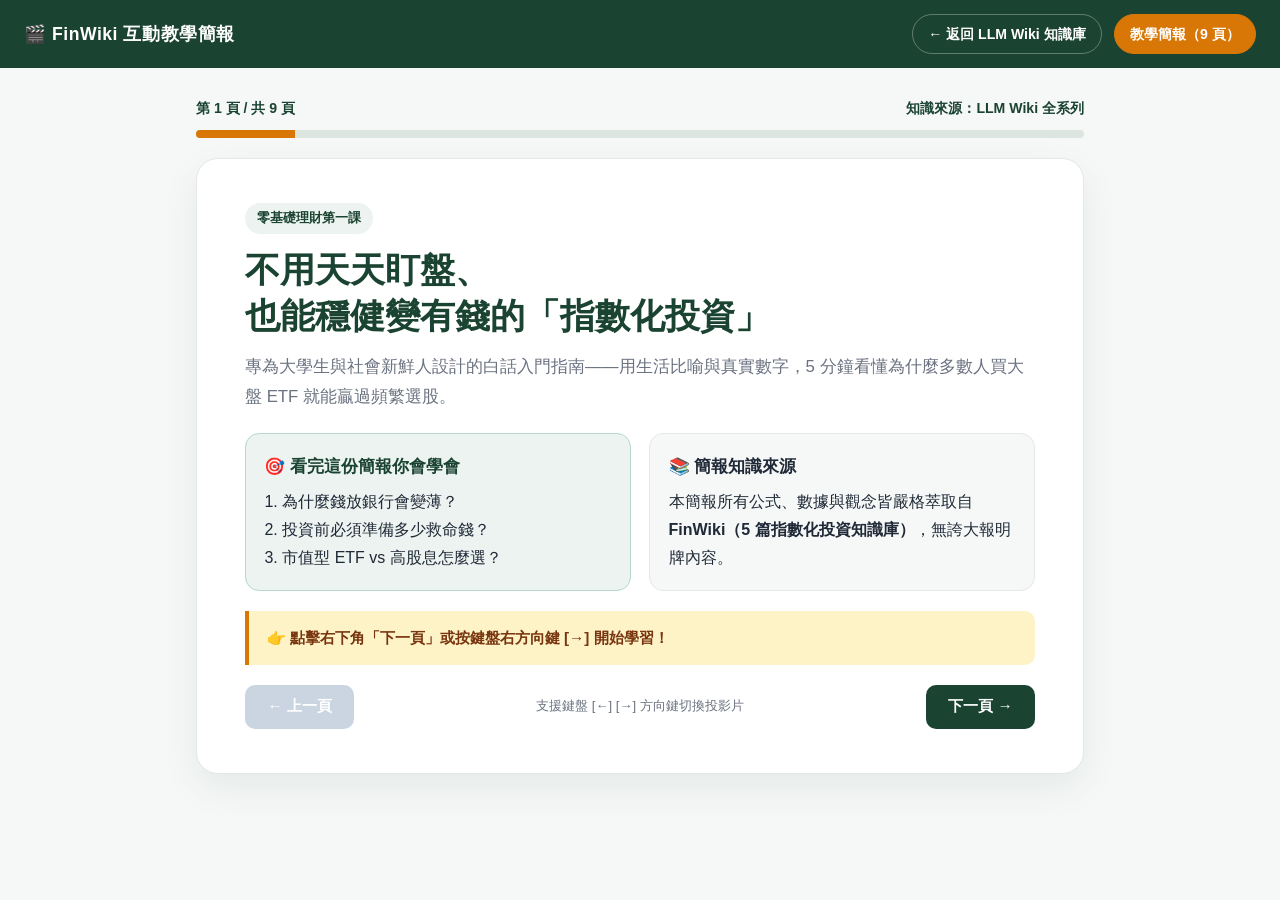
==== slides.html @ d421bd4d "feat: add investing LLM Wiki, 9-slide HTML deck, AGENTS.md, and workflow" ====
<!DOCTYPE html>
<html lang="zh-Hant">
<head>
  <meta charset="UTF-8" />
  <meta name="viewport" content="width=device-width, initial-scale=1.0" />
  <title>零基礎搞懂指數化投資｜教學 HTML 簡報</title>
  <link rel="stylesheet" href="style.css" />
</head>
<body>
  <header class="top-bar">
    <div class="brand">🎬 FinWiki 互動教學簡報</div>
    <nav class="nav-links">
      <a href="index.html" class="nav-btn">← 返回 LLM Wiki 知識庫</a>
      <a href="slides.html" class="nav-btn active">教學簡報（9 頁）</a>
    </nav>
  </header>

  <main class="slides-wrapper">
    <div class="progress-header">
      <span id="slide-counter">第 1 頁 / 共 9 頁</span>
      <span id="slide-source-tag">知識來源：LLM Wiki 全系列</span>
    </div>
    <div class="progress-bar-bg">
      <div class="progress-bar-fill" id="progress-fill"></div>
    </div>

    <div class="slide-stage">
      <!-- Slide 1：封面 -->
      <section class="slide active" data-source="LLM Wiki 總覽（5 篇知識庫）">
        <span class="slide-tag">零基礎理財第一課</span>
        <h1>不用天天盯盤、<br>也能穩健變有錢的「指數化投資」</h1>
        <p class="slide-lead">專為大學生與社會新鮮人設計的白話入門指南——用生活比喻與真實數字，5 分鐘看懂為什麼多數人買大盤 ETF 就能贏過頻繁選股。</p>
        <div class="two-cards">
          <div class="info-box good">
            <h3>🎯 看完這份簡報你會學會</h3>
            <p>1. 為什麼錢放銀行會變薄？<br>2. 投資前必須準備多少救命錢？<br>3. 市值型 ETF vs 高股息怎麼選？</p>
          </div>
          <div class="info-box">
            <h3>📚 簡報知識來源</h3>
            <p>本簡報所有公式、數據與觀念皆嚴格萃取自 <strong>FinWiki（5 篇指數化投資知識庫）</strong>，無誇大報明牌內容。</p>
          </div>
        </div>
        <div class="takeaway-box">👉 點擊右下角「下一頁」或按鍵盤右方向鍵 [→] 開始學習！</div>
      </section>

      <!-- Slide 2：通膨真相 -->
      <section class="slide" data-source="01-inflation-and-compounding.md">
        <span class="slide-tag">章節 01 · 通貨膨脹</span>
        <h2>為什麼把錢全放銀行，其實正在變窮？</h2>
        <p class="slide-lead">銀行帳戶裡的數字雖然不會少，但東西越來越貴，你的「實質購買力」每年都在被通膨偷走。</p>
        <div class="two-cards">
          <div class="info-box">
            <h3>🍱 10 年前的 1,000 元</h3>
            <p>排骨便當一個 70 元，1,000 元可以買 <strong>14 個便當</strong>。</p>
          </div>
          <div class="info-box bad">
            <h3>💸 今天的 1,000 元</h3>
            <p>排骨便當漲到 110 元，同樣 1,000 元只買得到 <strong>9 個便當</strong>（購買力縮水 35%）。</p>
          </div>
        </div>
        <div class="takeaway-box">💡 核心結論：活存利率（約 0.8%）追不上通膨（約 2.5%），不投資才是最大的隱形風險。</div>
      </section>

      <!-- Slide 3：複利雪球 -->
      <section class="slide" data-source="01-inflation-and-compounding.md">
        <span class="slide-tag">章節 01 · 時間複利與 72 法則</span>
        <h2>複利魔法：讓「賺到的錢」繼續幫你賺錢</h2>
        <p class="slide-lead">假設你存下 <strong>10 萬元</strong>，完全不再額外加碼，放 20 年後的結果對比：</p>
        <div class="bar-compare">
          <div class="bar-row">
            <div class="bar-label"><span>🏦 銀行定存（年化 1.5%）</span><span>13.5 萬元</span></div>
            <div class="bar-track"><div class="bar-fill muted" style="width: 35%;">僅增加 3.5 萬</div></div>
          </div>
          <div class="bar-row">
            <div class="bar-label"><span>📈 全球／大盤指數（年化 7.0%）</span><span>38.7 萬元（翻近 4 倍）</span></div>
            <div class="bar-track"><div class="bar-fill" style="width: 100%;">利滾利雪球效應</div></div>
          </div>
        </div>
        <div class="takeaway-box">🧮 72 法則速算：用 72 ÷ 年化報酬率(7%) ≈ 10.3 年，資產就會自動翻倍一次！</div>
      </section>

      <!-- Slide 4：緊急預備金 -->
      <section class="slide" data-source="02-emergency-fund.md">
        <span class="slide-tag">章節 02 · 投資前的第一道防線</span>
        <h2>All-in 之前，先幫自己穿好「防彈衣」</h2>
        <p class="slide-lead">若把全部生活費都拿去買股票，萬一突然需要急用錢又剛好遇到股市大跌，就會被迫在最低點認賠賣出。</p>
        <div class="two-cards">
          <div class="info-box good">
            <h3>🛡️ 緊急預備金要存多少？</h3>
            <p>• <strong>學生／住家裡</strong>：存滿 <strong>3 個月</strong>必要生活費<br>• <strong>租屋／新鮮人</strong>：存滿 <strong>6 個月</strong>必要生活費<br>（以「每月開銷」計算，不是用月薪算！）</p>
          </div>
          <div class="info-box">
            <h3>🏦 這筆錢該放在哪裡？</h3>
            <p>• <strong>數位銀行高利活存</strong>（1.5%～2.5%）<br>• 原則：<strong>隨時能領、本金零波動</strong><br>• 禁止拿去買股票或綁長年期儲蓄險</p>
          </div>
        </div>
        <div class="takeaway-box">💡 順序很重要：先存滿預備金 ➔ 再開始投資，遇到股災你才睡得著覺。</div>
      </section>

      <!-- Slide 5：什麼是指數化投資與 ETF -->
      <section class="slide" data-source="03-index-etf-basics.md">
        <span class="slide-tag">章節 03 · 指數化投資與 ETF</span>
        <h2>不會挑股票？那就「把整個代表隊買下來」</h2>
        <p class="slide-lead">ETF（指數股票型基金）就像一個大購物籃，幫你一次買進市場上最強的前 50 或前 500 大企業。</p>
        <div class="two-cards">
          <div class="info-box bad">
            <h3>🎲 單買個股的風險</h3>
            <p>就像在奧運百米賽跑<strong>只賭一位選手拿金牌</strong>。萬一他受傷或失常（公司衰退），你的資產就會重傷。</p>
          </div>
          <div class="info-box good">
            <h3>🏆 買市值型 ETF（如 0050 / VOO）</h3>
            <p>就像<strong>直接買下整個奧運代表隊</strong>！指數會自動「汰弱留強」，把表現差的公司踢掉、納入新強者。</p>
          </div>
        </div>
        <div class="takeaway-box">💡 買進 0050 或 006208，就等於同時成為台積電、聯發科等台灣前 50 大企業的股東。</div>
      </section>

      <!-- Slide 6：內扣費用的隱形殺手 -->
      <section class="slide" data-source="03-index-etf-basics.md">
        <span class="slide-tag">章節 03 · 魔鬼在細節裡</span>
        <h2>別讓「內扣費用」悄悄吃掉你一半的退休金</h2>
        <p class="slide-lead">基金與 ETF 每年都會從淨值自動扣除管理費。看起來只差 1% 多，30 年後差距卻非常驚人（本金 100 萬、年化 7%）：</p>
        <div class="bar-compare">
          <div class="bar-row">
            <div class="bar-label"><span>✅ 低成本指數 ETF（內扣 0.03%，如 VOO）</span><span>最終領回 755 萬元</span></div>
            <div class="bar-track"><div class="bar-fill" style="width: 100%;">幾乎完整保留複利成果</div></div>
          </div>
          <div class="bar-row">
            <div class="bar-label"><span>⚠️ 高費用主動基金（內扣 1.50%）</span><span>最終僅剩 498 萬元</span></div>
            <div class="bar-track"><div class="bar-fill warn" style="width: 66%;">超過 257 萬元被手續費吃掉！</div></div>
          </div>
        </div>
        <div class="takeaway-box">💡 挑選 ETF 黃金法則：追蹤相同指數時，優先選擇「內扣費用最低」的那一檔。</div>
      </section>

      <!-- Slide 7：破解高股息迷思 -->
      <section class="slide" data-source="04-dividend-myths.md">
        <span class="slide-tag">章節 04 · 破解配息迷思</span>
        <h2>高股息不是多賺的！看懂「左手換右手」</h2>
        <p class="slide-lead">很多新手以為配息 8% 就是多領 8% 零用錢，但除息當天股價會直接扣掉配息金額：</p>
        <div class="two-cards">
          <div class="info-box">
            <h3>👖 除息前：左口袋 100 元</h3>
            <p>你持有一張股價 <strong>100 元</strong>的 ETF，總資產為 100 元。</p>
          </div>
          <div class="info-box good">
            <h3>👖 除息後：左 95 元 ＋ 右 5 元</h3>
            <p>發放 5 元現金股息後，股價開盤直接變成 <strong>95 元</strong>。95 + 5 依然等於 100 元！</p>
          </div>
        </div>
        <div class="takeaway-box">💡 年輕人還在累積資產，應看重「總報酬率（市值型 ETF）」，而非把本金拆成股息領出來花掉。</div>
      </section>

      <!-- Slide 8：定期定額與微笑曲線 -->
      <section class="slide" data-source="05-asset-allocation.md">
        <span class="slide-tag">章節 05 · 克服人性的紀律</span>
        <h2>什麼時候進場最好？答案是「定期定額」</h2>
        <p class="slide-lead">連華爾街專家都無法精準預測明天會漲還是跌。每月發薪日固定扣款，反而能把市場下跌變成你的好朋友：</p>
        <div class="two-cards">
          <div class="info-box">
            <h3>🛒 超市買水果比喻</h3>
            <p>每月固定花 3,000 元買水果：<br>• 水果變貴時 ➔ 自動少買幾顆<br>• 水果打折時 ➔ <strong>自動多買幾顆</strong></p>
          </div>
          <div class="info-box good">
            <h3>😊 微笑曲線效應</h3>
            <p>當股市經歷「下跌 ➔ 盤整 ➔ 回升」，因為你在低點累積了大量便宜股數，只要價格回到起跌點就已經賺錢！</p>
          </div>
        </div>
        <div class="takeaway-box">💡 統計顯示：錯過股市表現最好的 10 天，長期報酬就會腰斬——「待在市場裡」最重要。</div>
      </section>

      <!-- Slide 9：總結與行動清單 -->
      <section class="slide" data-source="LLM Wiki 全系列總結">
        <span class="slide-tag">總結 · 新手實戰行動清單</span>
        <h2>今天就能開始的「極簡理財三步驟」</h2>
        <p class="slide-lead">投資不需要複雜的技術分析，把紀律交給系統，把時間留給自己的專業與生活：</p>
        <div class="info-box good" style="margin-bottom: 1rem;">
          <h3>✅ Step 1：存好 3～6 個月緊急預備金</h3>
          <p>放在高利活存帳戶，打造不被迫認賠賣股的安全防護網。</p>
        </div>
        <div class="info-box good" style="margin-bottom: 1rem;">
          <h3>✅ Step 2：設定每月發薪日自動定期定額</h3>
          <p>挑選低內扣費用的市值型 ETF（如台股 006208 / 0050 或美股 VOO），每月固定投入。</p>
        </div>
        <div class="info-box good">
          <h3>✅ Step 3：關閉看盤軟體，長期持有 10 年以上</h3>
          <p>股息自動再投入，讓時間與複利幫你滾出第一桶金。</p>
        </div>
      </section>

      <!-- 簡報底部翻頁控制 -->
      <div class="slide-controls">
        <button type="button" class="ctrl-btn" id="prev-btn" disabled>← 上一頁</button>
        <span class="hint-key">支援鍵盤 [←] [→] 方向鍵切換投影片</span>
        <button type="button" class="ctrl-btn" id="next-btn">下一頁 →</button>
      </div>
    </div>
  </main>

  <script>
    const slides = document.querySelectorAll(".slide");
    const prevBtn = document.getElementById("prev-btn");
    const nextBtn = document.getElementById("next-btn");
    const counterEl = document.getElementById("slide-counter");
    const sourceTagEl = document.getElementById("slide-source-tag");
    const progressFill = document.getElementById("progress-fill");
    let currentIdx = 0;

    function updateSlide(index) {
      slides.forEach((s, i) => s.classList.toggle("active", i === index));
      counterEl.textContent = `第 ${index + 1} 頁 / 共 ${slides.length} 頁`;
      sourceTagEl.textContent = `知識來源：${slides[index].dataset.source}`;
      progressFill.style.width = `${((index + 1) / slides.length) * 100}%`;
      prevBtn.disabled = index === 0;
      nextBtn.disabled = index === slides.length - 1;
    }

    prevBtn.addEventListener("click", () => {
      if (currentIdx > 0) updateSlide(--currentIdx);
    });

    nextBtn.addEventListener("click", () => {
      if (currentIdx < slides.length - 1) updateSlide(++currentIdx);
    });

    document.addEventListener("keydown", (e) => {
      if (e.key === "ArrowRight" && currentIdx < slides.length - 1) updateSlide(++currentIdx);
      if (e.key === "ArrowLeft" && currentIdx > 0) updateSlide(--currentIdx);
    });
  </script>
</body>
</html>
---- style.css ----
:root {
  --bg-page: #F6F8F7;
  --bg-card: #FFFFFF;
  --bg-tint: #ECF3F0;
  --primary: #1B4332;
  --primary-light: #2D6A4F;
  --accent: #D97706;
  --accent-soft: #FEF3C7;
  --danger-soft: #FEE2E2;
  --danger: #B91C1C;
  --text-main: #1F2937;
  --text-muted: #6B7280;
  --border: #E5E7EB;
  --shadow: 0 8px 24px rgba(27, 67, 50, 0.06);
}

* { box-sizing: border-box; margin: 0; padding: 0; }

body {
  background-color: var(--bg-page);
  color: var(--text-main);
  font-family: -apple-system, BlinkMacSystemFont, "Segoe UI", "Noto Sans TC", sans-serif;
  line-height: 1.75;
}

/* 頂部導覽列 */
.top-bar {
  background: var(--primary);
  color: #FFF;
  padding: 0.9rem 1.5rem;
  display: flex;
  justify-content: space-between;
  align-items: center;
  flex-wrap: wrap;
  gap: 0.75rem;
}
.brand { font-weight: 800; font-size: 1.1rem; letter-spacing: 0.03em; }
.nav-links { display: flex; gap: 0.75rem; }
.nav-btn {
  color: #FFF;
  text-decoration: none;
  font-size: 0.88rem;
  font-weight: 700;
  padding: 0.4rem 0.95rem;
  border-radius: 999px;
  border: 1px solid rgba(255,255,255,0.3);
  transition: background 0.15s;
}
.nav-btn.active, .nav-btn:hover { background: var(--accent); border-color: var(--accent); }

.container { max-width: 1040px; margin: 0 auto; padding: 2rem 1.25rem 4rem; }

/* Wiki 首頁 Hero */
.hero-box {
  background: var(--bg-card);
  border: 1px solid var(--border);
  border-radius: 20px;
  padding: 2.25rem;
  margin-bottom: 2rem;
  box-shadow: var(--shadow);
  display: flex;
  justify-content: space-between;
  align-items: center;
  gap: 1.5rem;
  flex-wrap: wrap;
}
.hero-text { flex: 1; min-width: 280px; }
.kicker {
  display: inline-block;
  background: var(--bg-tint);
  color: var(--primary);
  font-size: 0.78rem;
  font-weight: 800;
  padding: 0.25rem 0.75rem;
  border-radius: 999px;
  margin-bottom: 0.6rem;
}
.hero-text h1 { font-size: 1.95rem; color: var(--primary); margin-bottom: 0.5rem; }
.hero-text p { color: var(--text-muted); font-size: 0.96rem; }
.cta-slides {
  display: inline-block;
  background: var(--accent);
  color: #FFF;
  text-decoration: none;
  font-weight: 800;
  padding: 0.85rem 1.5rem;
  border-radius: 12px;
  box-shadow: 0 6px 16px rgba(217, 119, 6, 0.25);
  transition: transform 0.15s;
}
.cta-slides:hover { transform: translateY(-2px); }

/* Wiki 雙欄閱讀器 */
.wiki-layout {
  display: grid;
  grid-template-columns: 290px 1fr;
  gap: 1.5rem;
  margin-bottom: 2rem;
}
@media (max-width: 820px) { .wiki-layout { grid-template-columns: 1fr; } }

.wiki-sidebar {
  background: var(--bg-card);
  border: 1px solid var(--border);
  border-radius: 16px;
  padding: 1.25rem;
  height: fit-content;
  box-shadow: var(--shadow);
}
.wiki-sidebar h2 { font-size: 1rem; color: var(--primary); margin-bottom: 0.85rem; padding-bottom: 0.5rem; border-bottom: 1px solid var(--border); }
.wiki-tab {
  display: block;
  width: 100%;
  text-align: left;
  background: transparent;
  border: 1px solid transparent;
  padding: 0.7rem 0.85rem;
  border-radius: 10px;
  margin-bottom: 0.45rem;
  cursor: pointer;
  font-family: inherit;
  font-size: 0.9rem;
  font-weight: 600;
  color: var(--text-main);
  transition: all 0.15s;
}
.wiki-tab:hover { background: var(--bg-page); }
.wiki-tab.active {
  background: var(--bg-tint);
  color: var(--primary);
  border-color: var(--primary-light);
  font-weight: 800;
}
.wiki-tab small { display: block; font-size: 0.75rem; color: var(--text-muted); font-weight: 500; }

.wiki-viewer {
  background: var(--bg-card);
  border: 1px solid var(--border);
  border-radius: 16px;
  padding: 2rem;
  box-shadow: var(--shadow);
}
.wiki-article { display: none; }
.wiki-article.active { display: block; }
.wiki-meta-bar {
  display: flex;
  justify-content: space-between;
  align-items: center;
  background: var(--bg-page);
  padding: 0.5rem 0.9rem;
  border-radius: 8px;
  font-size: 0.82rem;
  color: var(--text-muted);
  margin-bottom: 1.25rem;
}
.wiki-meta-bar a { color: var(--primary-light); font-weight: 700; text-decoration: none; }
.wiki-article h2 { font-size: 1.55rem; color: var(--primary); margin-bottom: 0.75rem; }
.wiki-article h3 { font-size: 1.12rem; color: var(--primary-light); margin: 1.35rem 0 0.5rem; }
.wiki-article p, .wiki-article li { font-size: 0.95rem; margin-bottom: 0.55rem; }
.wiki-article ul { padding-left: 1.3rem; }

.analogy-card {
  background: var(--accent-soft);
  border-left: 4px solid var(--accent);
  padding: 0.9rem 1.15rem;
  border-radius: 0 10px 10px 0;
  margin: 1rem 0;
  font-size: 0.92rem;
}
.formula-pill {
  background: var(--bg-tint);
  border: 1px solid #C7DFD3;
  padding: 0.75rem 1rem;
  border-radius: 10px;
  font-weight: 700;
  color: var(--primary);
  margin: 0.85rem 0;
  font-size: 0.95rem;
}

/* Loop / Graph 流程說明區塊 */
.loop-section {
  background: var(--bg-card);
  border: 1px solid var(--border);
  border-radius: 18px;
  padding: 2rem;
  box-shadow: var(--shadow);
}
.loop-section h2 { font-size: 1.35rem; color: var(--primary); margin-bottom: 0.4rem; }
.loop-flow {
  display: flex;
  align-items: center;
  justify-content: space-between;
  gap: 0.6rem;
  margin: 1.25rem 0;
  flex-wrap: wrap;
}
.flow-node {
  flex: 1;
  min-width: 150px;
  background: var(--bg-page);
  border: 1.5px solid var(--border);
  border-radius: 12px;
  padding: 0.85rem;
  text-align: center;
}
.flow-node.gate {
  background: var(--accent-soft);
  border-color: var(--accent);
}
.flow-node strong { display: block; font-size: 0.9rem; color: var(--primary); margin-bottom: 0.25rem; }
.flow-node span { font-size: 0.78rem; color: var(--text-muted); }
.flow-arrow { font-weight: 900; color: var(--primary-light); font-size: 1.2rem; }

/* ==========================================================
 * 互動式教學簡報樣式 (slides.html)
 * ========================================================== */
.slides-wrapper {
  max-width: 920px;
  margin: 1.75rem auto;
  padding: 0 1rem;
}
.progress-header {
  display: flex;
  justify-content: space-between;
  align-items: center;
  margin-bottom: 0.6rem;
  font-size: 0.88rem;
  font-weight: 700;
  color: var(--primary);
}
.progress-bar-bg {
  width: 100%;
  height: 8px;
  background: #DCE5E0;
  border-radius: 999px;
  overflow: hidden;
  margin-bottom: 1.25rem;
}
.progress-bar-fill {
  height: 100%;
  background: var(--accent);
  width: 11.1%;
  transition: width 0.25s ease;
}

.slide-stage {
  background: var(--bg-card);
  border: 1px solid var(--border);
  border-radius: 22px;
  padding: 2.75rem 3rem;
  min-height: 490px;
  box-shadow: 0 14px 36px rgba(27, 67, 50, 0.08);
  display: flex;
  flex-direction: column;
  justify-content: space-between;
}
@media (max-width: 680px) { .slide-stage { padding: 1.75rem 1.35rem; min-height: 440px; } }

.slide { display: none; animation: fadeSlide 0.28s ease; }
.slide.active { display: block; }
@keyframes fadeSlide {
  from { opacity: 0; transform: translateY(8px); }
  to { opacity: 1; transform: translateY(0); }
}

.slide-tag {
  display: inline-block;
  background: var(--bg-tint);
  color: var(--primary);
  font-size: 0.8rem;
  font-weight: 800;
  padding: 0.25rem 0.75rem;
  border-radius: 999px;
  margin-bottom: 0.85rem;
}
.slide h1 { font-size: 2.2rem; color: var(--primary); line-height: 1.3; margin-bottom: 0.85rem; }
.slide h2 { font-size: 1.65rem; color: var(--primary); margin-bottom: 0.65rem; }
.slide-lead { font-size: 1.05rem; color: var(--text-muted); margin-bottom: 1.35rem; }

.two-cards {
  display: grid;
  grid-template-columns: 1fr 1fr;
  gap: 1.15rem;
  margin: 1rem 0;
}
@media (max-width: 680px) { .two-cards { grid-template-columns: 1fr; } }

.info-box {
  background: var(--bg-page);
  border: 1px solid var(--border);
  border-radius: 14px;
  padding: 1.15rem;
}
.info-box.good { background: var(--bg-tint); border-color: #B7D7C7; }
.info-box.bad { background: var(--danger-soft); border-color: #FECACA; }
.info-box h3 { font-size: 1.05rem; margin-bottom: 0.4rem; }
.info-box.good h3 { color: var(--primary); }
.info-box.bad h3 { color: var(--danger); }

.bar-compare { margin: 1.15rem 0; }
.bar-row { margin-bottom: 0.85rem; }
.bar-label { display: flex; justify-content: space-between; font-size: 0.9rem; font-weight: 700; margin-bottom: 0.3rem; }
.bar-track { background: #E5E7EB; height: 22px; border-radius: 8px; overflow: hidden; }
.bar-fill {
  height: 100%;
  background: var(--primary-light);
  color: #FFF;
  font-size: 0.78rem;
  font-weight: 700;
  display: flex;
  align-items: center;
  padding-left: 0.65rem;
}
.bar-fill.muted { background: #9CA3AF; }
.bar-fill.warn { background: var(--accent); }

.takeaway-box {
  background: var(--accent-soft);
  border-left: 4px solid var(--accent);
  padding: 0.85rem 1.1rem;
  border-radius: 0 10px 10px 0;
  font-weight: 700;
  color: #78350F;
  margin-top: 1.25rem;
  font-size: 0.95rem;
}

.slide-controls {
  display: flex;
  justify-content: space-between;
  align-items: center;
  margin-top: 1.25rem;
  gap: 1rem;
}
.ctrl-btn {
  background: var(--primary);
  color: #FFF;
  border: none;
  padding: 0.7rem 1.4rem;
  border-radius: 10px;
  font-weight: 700;
  font-size: 0.95rem;
  cursor: pointer;
}
.ctrl-btn:disabled { background: #CBD5E1; cursor: not-allowed; }
.hint-key { font-size: 0.82rem; color: var(--text-muted); }
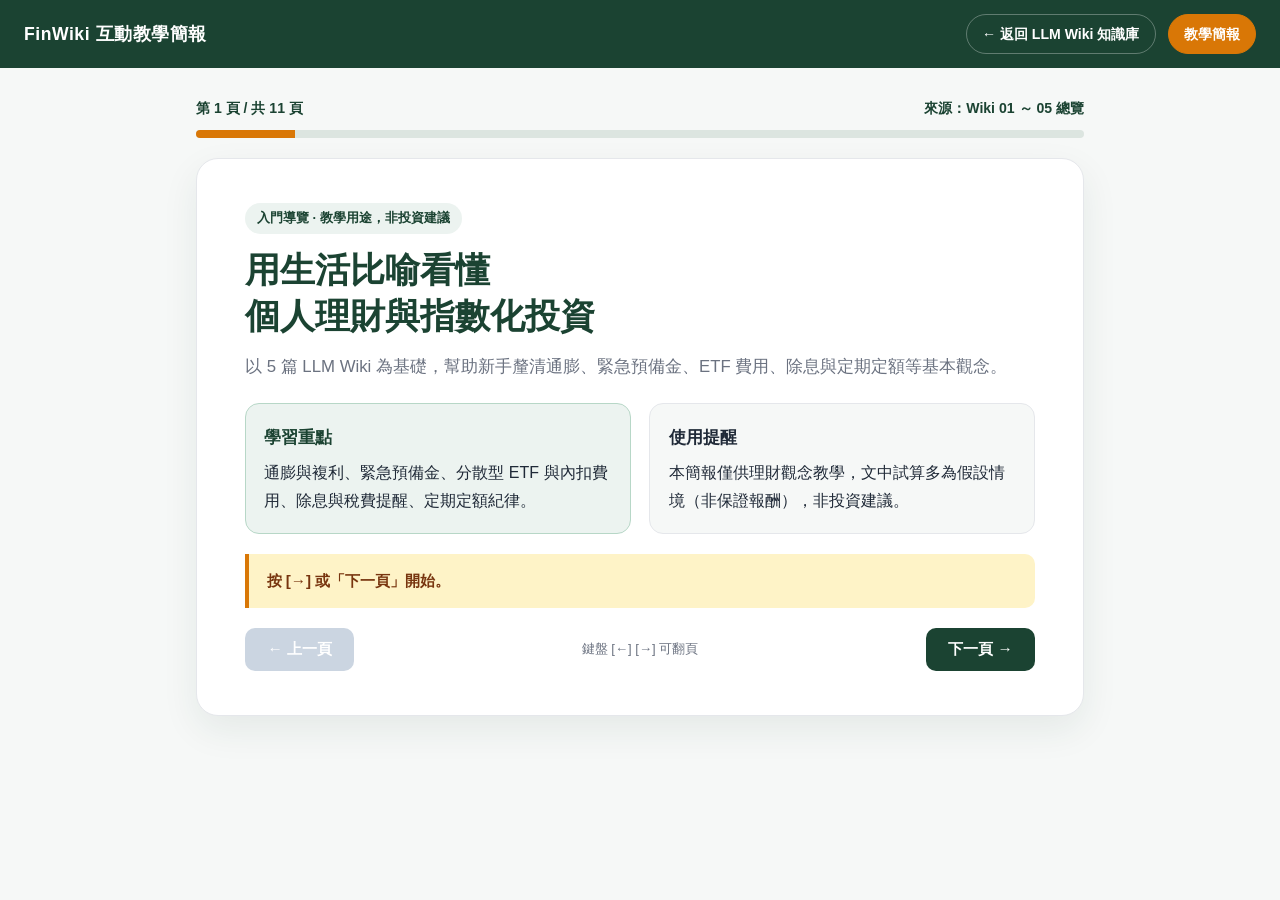
==== commit 22e7bffb: "fix: source log push" ====
--- a/slides.html
+++ b/slides.html
@@ -8,190 +8,219 @@
 </head>
 <body>
   <header class="top-bar">
-    <div class="brand">🎬 FinWiki 互動教學簡報</div>
+    <div class="brand">FinWiki 互動教學簡報</div>
     <nav class="nav-links">
       <a href="index.html" class="nav-btn">← 返回 LLM Wiki 知識庫</a>
-      <a href="slides.html" class="nav-btn active">教學簡報（9 頁）</a>
+      <a href="slides.html" class="nav-btn active">教學簡報</a>
     </nav>
   </header>
 
   <main class="slides-wrapper">
     <div class="progress-header">
-      <span id="slide-counter">第 1 頁 / 共 9 頁</span>
-      <span id="slide-source-tag">知識來源：LLM Wiki 全系列</span>
+      <span id="slide-counter">第 1 頁 / 共 11 頁</span>
+      <span id="slide-source-tag">來源：Wiki 01 ～ 05 總覽</span>
     </div>
     <div class="progress-bar-bg">
       <div class="progress-bar-fill" id="progress-fill"></div>
     </div>
 
     <div class="slide-stage">
-      <!-- Slide 1：封面 -->
-      <section class="slide active" data-source="LLM Wiki 總覽（5 篇知識庫）">
-        <span class="slide-tag">零基礎理財第一課</span>
-        <h1>不用天天盯盤、<br>也能穩健變有錢的「指數化投資」</h1>
-        <p class="slide-lead">專為大學生與社會新鮮人設計的白話入門指南——用生活比喻與真實數字，5 分鐘看懂為什麼多數人買大盤 ETF 就能贏過頻繁選股。</p>
-        <div class="two-cards">
-          <div class="info-box good">
-            <h3>🎯 看完這份簡報你會學會</h3>
-            <p>1. 為什麼錢放銀行會變薄？<br>2. 投資前必須準備多少救命錢？<br>3. 市值型 ETF vs 高股息怎麼選？</p>
-          </div>
-          <div class="info-box">
-            <h3>📚 簡報知識來源</h3>
-            <p>本簡報所有公式、數據與觀念皆嚴格萃取自 <strong>FinWiki（5 篇指數化投資知識庫）</strong>，無誇大報明牌內容。</p>
-          </div>
-        </div>
-        <div class="takeaway-box">👉 點擊右下角「下一頁」或按鍵盤右方向鍵 [→] 開始學習！</div>
-      </section>
-
-      <!-- Slide 2：通膨真相 -->
-      <section class="slide" data-source="01-inflation-and-compounding.md">
-        <span class="slide-tag">章節 01 · 通貨膨脹</span>
-        <h2>為什麼把錢全放銀行，其實正在變窮？</h2>
-        <p class="slide-lead">銀行帳戶裡的數字雖然不會少，但東西越來越貴，你的「實質購買力」每年都在被通膨偷走。</p>
-        <div class="two-cards">
-          <div class="info-box">
-            <h3>🍱 10 年前的 1,000 元</h3>
-            <p>排骨便當一個 70 元，1,000 元可以買 <strong>14 個便當</strong>。</p>
+      <!-- 1 -->
+      <section class="slide active" data-source="來源：Wiki 01 ～ 05 總覽">
+        <span class="slide-tag">入門導覽 · 教學用途，非投資建議</span>
+        <h1>用生活比喻看懂<br>個人理財與指數化投資</h1>
+        <p class="slide-lead">以 5 篇 LLM Wiki 為基礎，幫助新手釐清通膨、緊急預備金、ETF 費用、除息與定期定額等基本觀念。</p>
+        <div class="two-cards">
+          <div class="info-box good">
+            <h3>學習重點</h3>
+            <p>通膨與複利、緊急預備金、分散型 ETF 與內扣費用、除息與稅費提醒、定期定額紀律。</p>
+          </div>
+          <div class="info-box">
+            <h3>使用提醒</h3>
+            <p>本簡報僅供理財觀念教學，文中試算多為假設情境（非保證報酬），非投資建議。</p>
+          </div>
+        </div>
+        <div class="takeaway-box">按 [→] 或「下一頁」開始。</div>
+      </section>
+
+      <!-- 2 -->
+      <section class="slide" data-source="來源：Wiki 01 通膨與複利">
+        <span class="slide-tag">01 · 通貨膨脹</span>
+        <h2>名目金額沒少，購買力卻可能下降</h2>
+        <p class="slide-lead">物價上漲時，同樣金額能買到的商品數量會減少；利率與通膨會隨時間與政策變動。</p>
+        <div class="two-cards">
+          <div class="info-box">
+            <h3>示範起點（70 元/份）</h3>
+            <p>1,000 元可買 <strong>14 份</strong>（餘 20 元）。</p>
           </div>
           <div class="info-box bad">
-            <h3>💸 今天的 1,000 元</h3>
-            <p>排骨便當漲到 110 元，同樣 1,000 元只買得到 <strong>9 個便當</strong>（購買力縮水 35%）。</p>
-          </div>
-        </div>
-        <div class="takeaway-box">💡 核心結論：活存利率（約 0.8%）追不上通膨（約 2.5%），不投資才是最大的隱形風險。</div>
-      </section>
-
-      <!-- Slide 3：複利雪球 -->
-      <section class="slide" data-source="01-inflation-and-compounding.md">
-        <span class="slide-tag">章節 01 · 時間複利與 72 法則</span>
-        <h2>複利魔法：讓「賺到的錢」繼續幫你賺錢</h2>
-        <p class="slide-lead">假設你存下 <strong>10 萬元</strong>，完全不再額外加碼，放 20 年後的結果對比：</p>
+            <h3>示範漲至 110 元/份</h3>
+            <p>1,000 元可買 <strong>9 份</strong>（餘 10 元），數量減少約 <strong>35.7%（約 36%）</strong>。</p>
+          </div>
+        </div>
+        <div class="takeaway-box">關鍵：留意實質購買力變化，實際利率與通膨率請依查詢日期與公告為準。</div>
+      </section>
+
+      <!-- 3 -->
+      <section class="slide" data-source="來源：Wiki 01 通膨與複利">
+        <span class="slide-tag">01 · 複利與 72 法則</span>
+        <h2>複利讓前期報酬在後續週期滾動</h2>
+        <p class="slide-lead">假設單筆投入 100,000 元、持有 20 年、未計稅費（以下報酬率皆為假設值，非保證）：</p>
         <div class="bar-compare">
           <div class="bar-row">
-            <div class="bar-label"><span>🏦 銀行定存（年化 1.5%）</span><span>13.5 萬元</span></div>
-            <div class="bar-track"><div class="bar-fill muted" style="width: 35%;">僅增加 3.5 萬</div></div>
-          </div>
-          <div class="bar-row">
-            <div class="bar-label"><span>📈 全球／大盤指數（年化 7.0%）</span><span>38.7 萬元（翻近 4 倍）</span></div>
-            <div class="bar-track"><div class="bar-fill" style="width: 100%;">利滾利雪球效應</div></div>
-          </div>
-        </div>
-        <div class="takeaway-box">🧮 72 法則速算：用 72 ÷ 年化報酬率(7%) ≈ 10.3 年，資產就會自動翻倍一次！</div>
-      </section>
-
-      <!-- Slide 4：緊急預備金 -->
-      <section class="slide" data-source="02-emergency-fund.md">
-        <span class="slide-tag">章節 02 · 投資前的第一道防線</span>
-        <h2>All-in 之前，先幫自己穿好「防彈衣」</h2>
-        <p class="slide-lead">若把全部生活費都拿去買股票，萬一突然需要急用錢又剛好遇到股市大跌，就會被迫在最低點認賠賣出。</p>
-        <div class="two-cards">
-          <div class="info-box good">
-            <h3>🛡️ 緊急預備金要存多少？</h3>
-            <p>• <strong>學生／住家裡</strong>：存滿 <strong>3 個月</strong>必要生活費<br>• <strong>租屋／新鮮人</strong>：存滿 <strong>6 個月</strong>必要生活費<br>（以「每月開銷」計算，不是用月薪算！）</p>
-          </div>
-          <div class="info-box">
-            <h3>🏦 這筆錢該放在哪裡？</h3>
-            <p>• <strong>數位銀行高利活存</strong>（1.5%～2.5%）<br>• 原則：<strong>隨時能領、本金零波動</strong><br>• 禁止拿去買股票或綁長年期儲蓄險</p>
-          </div>
-        </div>
-        <div class="takeaway-box">💡 順序很重要：先存滿預備金 ➔ 再開始投資，遇到股災你才睡得著覺。</div>
-      </section>
-
-      <!-- Slide 5：什麼是指數化投資與 ETF -->
-      <section class="slide" data-source="03-index-etf-basics.md">
-        <span class="slide-tag">章節 03 · 指數化投資與 ETF</span>
-        <h2>不會挑股票？那就「把整個代表隊買下來」</h2>
-        <p class="slide-lead">ETF（指數股票型基金）就像一個大購物籃，幫你一次買進市場上最強的前 50 或前 500 大企業。</p>
+            <div class="bar-label"><span>假設年化 1.5%</span><span>約 13.5 萬元</span></div>
+            <div class="bar-track"><div class="bar-fill muted" style="width: 35%;">13.5 萬</div></div>
+          </div>
+          <div class="bar-row">
+            <div class="bar-label"><span>假設年化 7.0%（非保證）</span><span>約 38.7 萬元</span></div>
+            <div class="bar-track"><div class="bar-fill" style="width: 100%;">38.7 萬</div></div>
+          </div>
+        </div>
+        <div class="takeaway-box">72 法則：翻倍年數 ≈ 72 ÷ R（7% 假設下約 10.3 年，為近似估算）。</div>
+      </section>
+
+      <!-- 4 -->
+      <section class="slide" data-source="來源：Wiki 02 緊急預備金">
+        <span class="slide-tag">02 · 緊急預備金</span>
+        <h2>先備妥急用金，再談投資</h2>
+        <p class="slide-lead">遇到突發支出若現金不足，容易被迫在市場下跌時賣出資產。</p>
+        <div class="two-cards">
+          <div class="info-box good">
+            <h3>常見水位參考</h3>
+            <p>以「每月必要生活支出」為準；常見參考為 <strong>3～6 個月</strong>必要支出。</p>
+          </div>
+          <div class="info-box">
+            <h3>存放原則</h3>
+            <p>重視高流動性與低波動；實際存款利率依機構公告與查詢日期而定。</p>
+          </div>
+        </div>
+        <div class="takeaway-box">先守住生活現金流，再把可承受波動的資金投入。</div>
+      </section>
+
+      <!-- 5 -->
+      <section class="slide" data-source="來源：Wiki 03 指數化投資與 ETF">
+        <span class="slide-tag">03 · 指數化投資與 ETF</span>
+        <h2>分散持有一籃子標的，降低單一風險</h2>
+        <p class="slide-lead">ETF 在交易所掛牌，追蹤指數表現，有助於分散單一公司風險。</p>
         <div class="two-cards">
           <div class="info-box bad">
-            <h3>🎲 單買個股的風險</h3>
-            <p>就像在奧運百米賽跑<strong>只賭一位選手拿金牌</strong>。萬一他受傷或失常（公司衰退），你的資產就會重傷。</p>
-          </div>
-          <div class="info-box good">
-            <h3>🏆 買市值型 ETF（如 0050 / VOO）</h3>
-            <p>就像<strong>直接買下整個奧運代表隊</strong>！指數會自動「汰弱留強」，把表現差的公司踢掉、納入新強者。</p>
-          </div>
-        </div>
-        <div class="takeaway-box">💡 買進 0050 或 006208，就等於同時成為台積電、聯發科等台灣前 50 大企業的股東。</div>
-      </section>
-
-      <!-- Slide 6：內扣費用的隱形殺手 -->
-      <section class="slide" data-source="03-index-etf-basics.md">
-        <span class="slide-tag">章節 03 · 魔鬼在細節裡</span>
-        <h2>別讓「內扣費用」悄悄吃掉你一半的退休金</h2>
-        <p class="slide-lead">基金與 ETF 每年都會從淨值自動扣除管理費。看起來只差 1% 多，30 年後差距卻非常驚人（本金 100 萬、年化 7%）：</p>
+            <h3>集中少數個股</h3>
+            <p>單一企業營運若不如預期，對部位影響較集中。</p>
+          </div>
+          <div class="info-box good">
+            <h3>分散型 ETF</h3>
+            <p>像參與整支隊伍表現，成分股依指數規則調整（以公開說明書為準）。</p>
+          </div>
+        </div>
+        <div class="takeaway-box">理解指數追蹤與分散原理，比追逐單一消息更重要。</div>
+      </section>
+
+      <!-- 6 -->
+      <section class="slide" data-source="來源：Wiki 03 指數化投資與 ETF">
+        <span class="slide-tag">03 · 內扣費用對照</span>
+        <h2>內扣費用會累積影響長期終值</h2>
+        <p class="slide-lead">假設本金 100 萬元、30 年、稅前毛報酬皆假設為 7.0%（非保證，未計交易稅費與股利稅）：</p>
         <div class="bar-compare">
           <div class="bar-row">
-            <div class="bar-label"><span>✅ 低成本指數 ETF（內扣 0.03%，如 VOO）</span><span>最終領回 755 萬元</span></div>
-            <div class="bar-track"><div class="bar-fill" style="width: 100%;">幾乎完整保留複利成果</div></div>
-          </div>
-          <div class="bar-row">
-            <div class="bar-label"><span>⚠️ 高費用主動基金（內扣 1.50%）</span><span>最終僅剩 498 萬元</span></div>
-            <div class="bar-track"><div class="bar-fill warn" style="width: 66%;">超過 257 萬元被手續費吃掉！</div></div>
-          </div>
-        </div>
-        <div class="takeaway-box">💡 挑選 ETF 黃金法則：追蹤相同指數時，優先選擇「內扣費用最低」的那一檔。</div>
-      </section>
-
-      <!-- Slide 7：破解高股息迷思 -->
-      <section class="slide" data-source="04-dividend-myths.md">
-        <span class="slide-tag">章節 04 · 破解配息迷思</span>
-        <h2>高股息不是多賺的！看懂「左手換右手」</h2>
-        <p class="slide-lead">很多新手以為配息 8% 就是多領 8% 零用錢，但除息當天股價會直接扣掉配息金額：</p>
-        <div class="two-cards">
-          <div class="info-box">
-            <h3>👖 除息前：左口袋 100 元</h3>
-            <p>你持有一張股價 <strong>100 元</strong>的 ETF，總資產為 100 元。</p>
-          </div>
-          <div class="info-box good">
-            <h3>👖 除息後：左 95 元 ＋ 右 5 元</h3>
-            <p>發放 5 元現金股息後，股價開盤直接變成 <strong>95 元</strong>。95 + 5 依然等於 100 元！</p>
-          </div>
-        </div>
-        <div class="takeaway-box">💡 年輕人還在累積資產，應看重「總報酬率（市值型 ETF）」，而非把本金拆成股息領出來花掉。</div>
-      </section>
-
-      <!-- Slide 8：定期定額與微笑曲線 -->
-      <section class="slide" data-source="05-asset-allocation.md">
-        <span class="slide-tag">章節 05 · 克服人性的紀律</span>
-        <h2>什麼時候進場最好？答案是「定期定額」</h2>
-        <p class="slide-lead">連華爾街專家都無法精準預測明天會漲還是跌。每月發薪日固定扣款，反而能把市場下跌變成你的好朋友：</p>
-        <div class="two-cards">
-          <div class="info-box">
-            <h3>🛒 超市買水果比喻</h3>
-            <p>每月固定花 3,000 元買水果：<br>• 水果變貴時 ➔ 自動少買幾顆<br>• 水果打折時 ➔ <strong>自動多買幾顆</strong></p>
-          </div>
-          <div class="info-box good">
-            <h3>😊 微笑曲線效應</h3>
-            <p>當股市經歷「下跌 ➔ 盤整 ➔ 回升」，因為你在低點累積了大量便宜股數，只要價格回到起跌點就已經賺錢！</p>
-          </div>
-        </div>
-        <div class="takeaway-box">💡 統計顯示：錯過股市表現最好的 10 天，長期報酬就會腰斬——「待在市場裡」最重要。</div>
-      </section>
-
-      <!-- Slide 9：總結與行動清單 -->
-      <section class="slide" data-source="LLM Wiki 全系列總結">
-        <span class="slide-tag">總結 · 新手實戰行動清單</span>
-        <h2>今天就能開始的「極簡理財三步驟」</h2>
-        <p class="slide-lead">投資不需要複雜的技術分析，把紀律交給系統，把時間留給自己的專業與生活：</p>
-        <div class="info-box good" style="margin-bottom: 1rem;">
-          <h3>✅ Step 1：存好 3～6 個月緊急預備金</h3>
-          <p>放在高利活存帳戶，打造不被迫認賠賣股的安全防護網。</p>
-        </div>
-        <div class="info-box good" style="margin-bottom: 1rem;">
-          <h3>✅ Step 2：設定每月發薪日自動定期定額</h3>
-          <p>挑選低內扣費用的市值型 ETF（如台股 006208 / 0050 或美股 VOO），每月固定投入。</p>
+            <div class="bar-label"><span>假設內扣 0.03%（淨約 6.97%）</span><span>約 755 萬元</span></div>
+            <div class="bar-track"><div class="bar-fill" style="width: 100%;">約 755 萬</div></div>
+          </div>
+          <div class="bar-row">
+            <div class="bar-label"><span>假設內扣 1.50%（淨約 5.50%）</span><span>約 498 萬元</span></div>
+            <div class="bar-track"><div class="bar-fill warn" style="width: 66%;">約 498 萬（差額約 256.4 萬，約占 34%）</div></div>
+          </div>
+        </div>
+        <div class="takeaway-box">相同假設報酬下，內扣差額約 256.4 萬元（約 755 萬的 34%，非一半）。</div>
+      </section>
+
+      <!-- 7 -->
+      <section class="slide" data-source="來源：Wiki 04 配息迷思與總報酬">
+        <span class="slide-tag">04 · 除息與總報酬</span>
+        <h2>配息不是憑空多出來的錢</h2>
+        <p class="slide-lead">除息日股價原則上會向下調整參考價，需看總報酬率與是否填息。</p>
+        <div class="two-cards">
+          <div class="info-box">
+            <h3>除息前（示範）</h3>
+            <p>價格 100 元，總價值 100 元。</p>
+          </div>
+          <div class="info-box good">
+            <h3>配息 5 元後（未計稅費）</h3>
+            <p>參考價調為 95 元，95 元＋5 元現金仍為 100 元。</p>
+          </div>
+        </div>
+        <div class="takeaway-box">看重總報酬率，而非只看單次配息率。</div>
+      </section>
+
+      <!-- 8 -->
+      <section class="slide" data-source="來源：Wiki 04 配息迷思與總報酬">
+        <span class="slide-tag">04 · 稅費提醒</span>
+        <h2>留意二代健保門檻與跨境股息預扣稅</h2>
+        <p class="slide-lead">股利與配息涉及稅費規則，實際金額依最新法規與個人身分而定：</p>
+        <div class="two-cards">
+          <div class="info-box">
+            <h3>二代健保補充費</h3>
+            <p>現行費率 2.11%，<strong>單筆股利達 2 萬元以上</strong>才需扣繳。</p>
+          </div>
+          <div class="info-box">
+            <h3>美股股息預扣稅</h3>
+            <p>台灣投資人領取美國掛牌標的股息，常見有 <strong>30% 預扣稅</strong>規定（依券商與稅務規則為準）。</p>
+          </div>
+        </div>
+        <div class="takeaway-box">進場前先確認自身稅務與費用規則，避免誤算實領金額。</div>
+      </section>
+
+      <!-- 9 -->
+      <section class="slide" data-source="來源：Wiki 05 定期定額與紀律">
+        <span class="slide-tag">05 · 定期定額與紀律</span>
+        <h2>用固定節奏取代猜測高低點</h2>
+        <p class="slide-lead">定期定額在固定時間投入固定金額，有助於平攤成本與維持紀律。</p>
+        <div class="two-cards">
+          <div class="info-box good">
+            <h3>成本平攤與微笑曲線</h3>
+            <p>價格高少買、低多買；市場先跌後回升時，低檔單位數有助改善平均成本。</p>
+          </div>
+          <div class="info-box">
+            <h3>期間差異提醒</h3>
+            <p>歷史模擬與過往績效僅供說明，不同市場與期間結果不同，不代表未來保證。</p>
+          </div>
+        </div>
+        <div class="takeaway-box">建立可長期負擔的節奏，比頻繁猜測短線更務實。</div>
+      </section>
+
+      <!-- 10 -->
+      <section class="slide" data-source="來源：Wiki 01 ～ 05 彙整">
+        <span class="slide-tag">重點整理 · 名詞表與小測驗</span>
+        <h2>核心名詞與 3 題快速檢核</h2>
+        <div class="two-cards">
+          <div class="info-box good">
+            <h3>名詞速查</h3>
+            <p><strong>ETF</strong>：追蹤指數的掛牌基金。<br><strong>內扣費用</strong>：從基金資產分攤扣除的費用。<br><strong>除息／填息</strong>：配息扣減參考價後再漲回。<br><strong>總報酬</strong>：整體投資成果，不等於配息率。</p>
+          </div>
+          <div class="info-box">
+            <h3>3 題小測驗</h3>
+            <p>1. 100 元配 5 元後參考價多為多少？<strong>（95 元）</strong><br>2. 緊急預備金看月薪還是必要支出？<strong>（必要支出）</strong><br>3. 內扣 0.03% 與 1.50% 差 256.4 萬約占 755 萬幾成？<strong>（約 34%）</strong></p>
+          </div>
+        </div>
+        <div class="takeaway-box">能說出這幾個詞的直覺意思，就掌握了入門基礎。</div>
+      </section>
+
+      <!-- 11 -->
+      <section class="slide" data-source="來源：raw-sources.md 與 Wiki 01 ～ 05">
+        <span class="slide-tag">參考資料與免責聲明</span>
+        <h2>資料來源與使用聲明</h2>
+        <div class="info-box" style="margin-bottom: 1rem;">
+          <h3>參考來源（擷取日期：2026-11-21）</h3>
+          <p>Titan FX 通膨詞彙、OANDA Lab 72 法則、Mr.Market 市場先生緊急預備金指南、渣打銀行台灣 ETF 內扣費用說明、永豐金證券除權息指南、基富通／元大投信定期定額紀律文章（詳見 <code>raw-sources.md</code>）。</p>
         </div>
         <div class="info-box good">
-          <h3>✅ Step 3：關閉看盤軟體，長期持有 10 年以上</h3>
-          <p>股息自動再投入，讓時間與複利幫你滾出第一桶金。</p>
-        </div>
-      </section>
-
-      <!-- 簡報底部翻頁控制 -->
+          <h3>免責聲明</h3>
+          <p>本簡報與對應 LLM Wiki 僅為課程與理財知識學習之用，<strong>不構成任何投資、稅務或財務建議</strong>；所有報酬率與費用率試算均為假設或示範說明，實際投資前請審慎評估自身風險並查閱最新官方資訊。</p>
+        </div>
+      </section>
+
       <div class="slide-controls">
         <button type="button" class="ctrl-btn" id="prev-btn" disabled>← 上一頁</button>
-        <span class="hint-key">支援鍵盤 [←] [→] 方向鍵切換投影片</span>
+        <span class="hint-key">鍵盤 [←] [→] 可翻頁</span>
         <button type="button" class="ctrl-btn" id="next-btn">下一頁 →</button>
       </div>
     </div>
@@ -209,20 +238,14 @@
     function updateSlide(index) {
       slides.forEach((s, i) => s.classList.toggle("active", i === index));
       counterEl.textContent = `第 ${index + 1} 頁 / 共 ${slides.length} 頁`;
-      sourceTagEl.textContent = `知識來源：${slides[index].dataset.source}`;
+      sourceTagEl.textContent = slides[index].dataset.source;
       progressFill.style.width = `${((index + 1) / slides.length) * 100}%`;
       prevBtn.disabled = index === 0;
       nextBtn.disabled = index === slides.length - 1;
     }
 
-    prevBtn.addEventListener("click", () => {
-      if (currentIdx > 0) updateSlide(--currentIdx);
-    });
-
-    nextBtn.addEventListener("click", () => {
-      if (currentIdx < slides.length - 1) updateSlide(++currentIdx);
-    });
-
+    prevBtn.addEventListener("click", () => { if (currentIdx > 0) updateSlide(--currentIdx); });
+    nextBtn.addEventListener("click", () => { if (currentIdx < slides.length - 1) updateSlide(++currentIdx); });
     document.addEventListener("keydown", (e) => {
       if (e.key === "ArrowRight" && currentIdx < slides.length - 1) updateSlide(++currentIdx);
       if (e.key === "ArrowLeft" && currentIdx > 0) updateSlide(--currentIdx);
